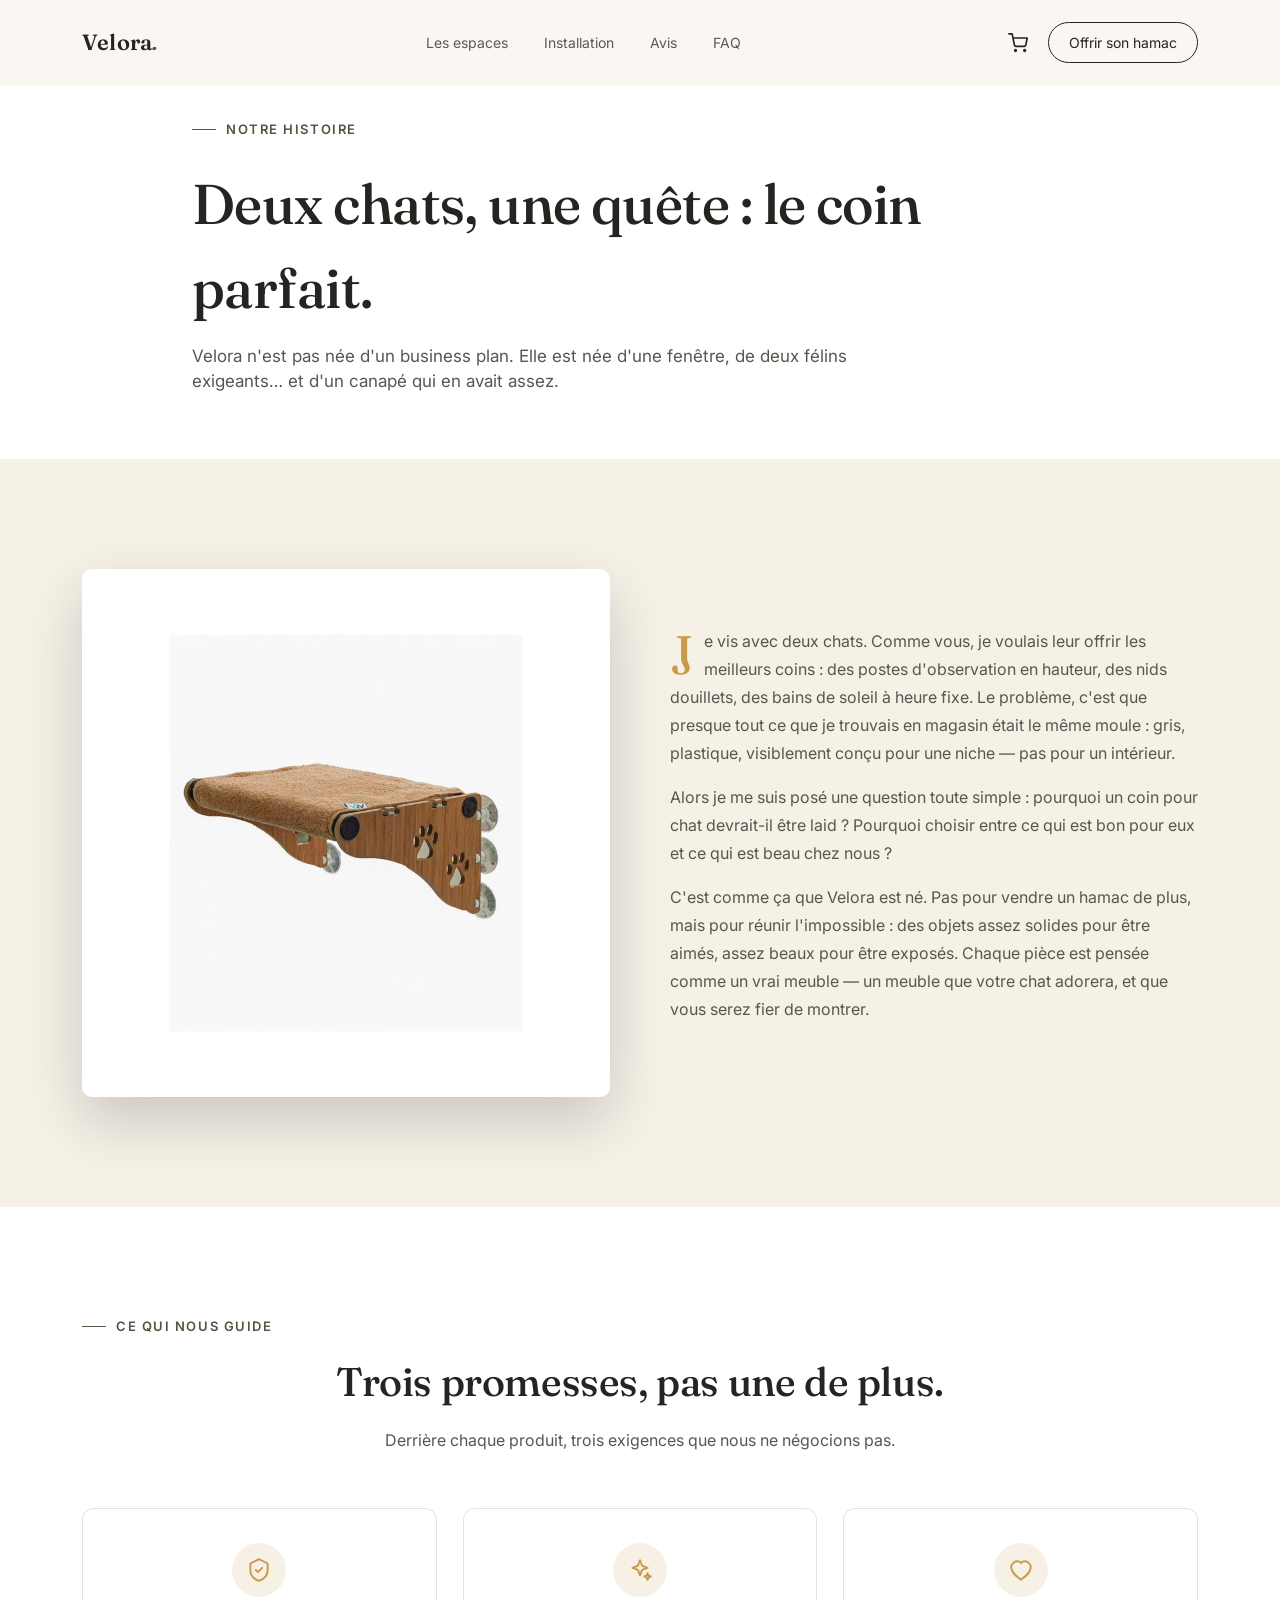
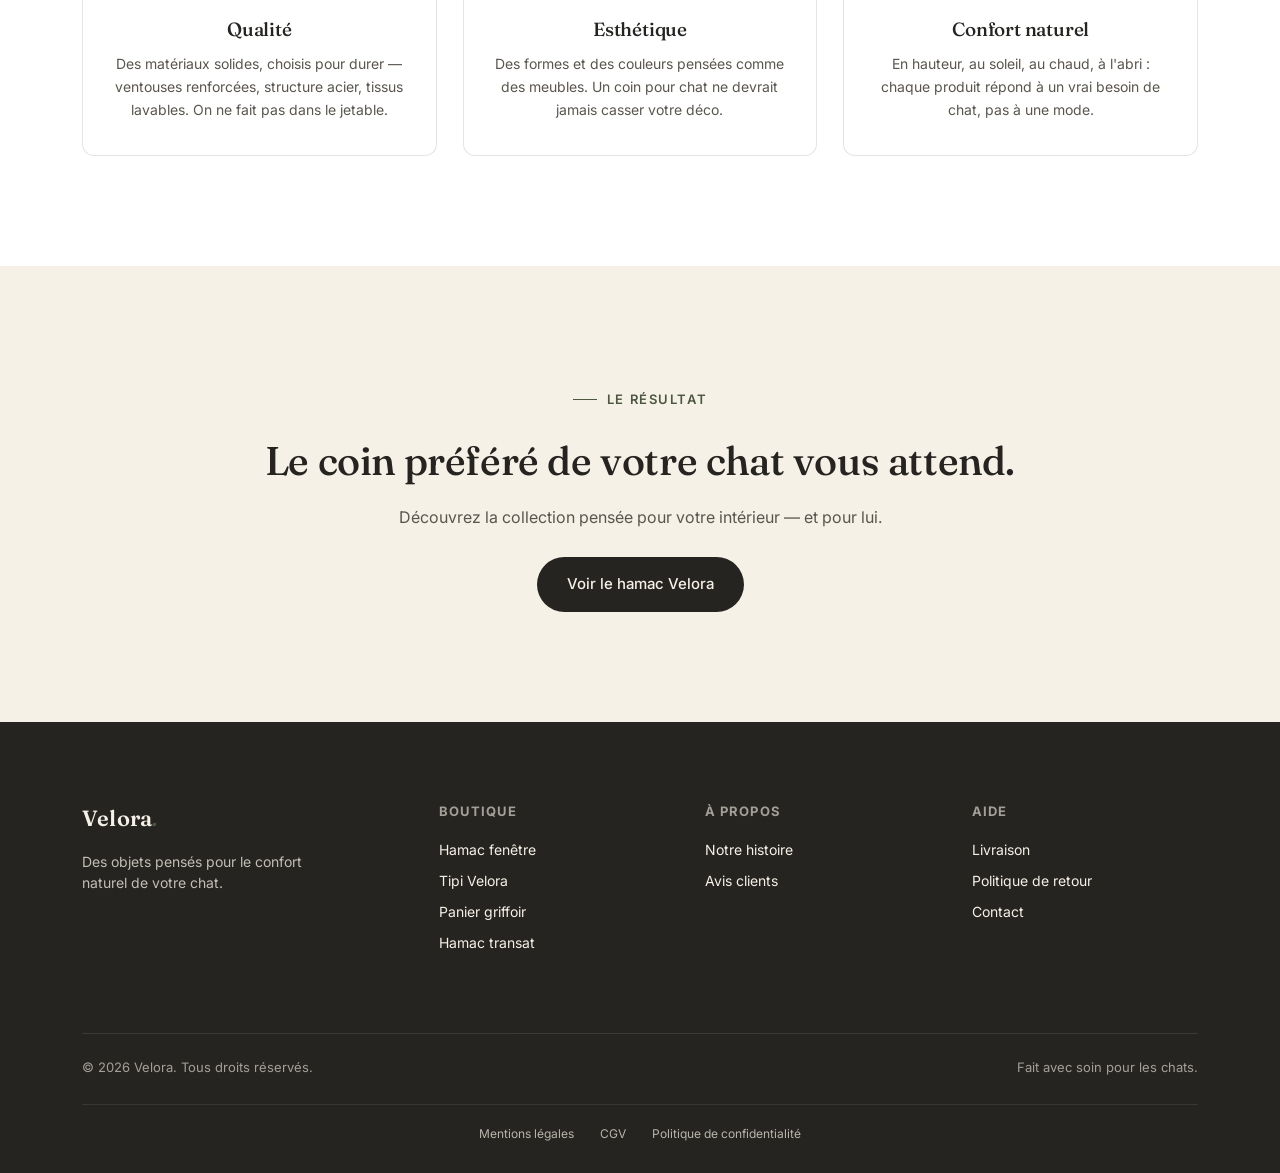
==== notre-histoire.html @ a7b9ca69 "feat: pages légales (mentions, CGV, confidentialité) + page 'notre histoire', liens légaux et de nav" ====
﻿<!DOCTYPE html>
<html lang="fr">
<head>
<meta charset="UTF-8">
<meta name="viewport" content="width=device-width, initial-scale=1.0">
<script src="assets/js/head.js"></script>
<title>Notre histoire — Velora, le coin préféré de votre chat</title>
<meta name="description" content="Velora est née d'une quête simple : offrir à nos chats des coins de bonne qualité, confortables… et beaux dans l'intérieur. Découvrez notre histoire.">
<link rel="icon" type="image/svg+xml" href="assets/images/favicon.svg">
<link rel="preconnect" href="https://fonts.googleapis.com">
<link href="https://fonts.googleapis.com/css2?family=Fraunces:ital,opsz,wght@0,9..144,300;0,9..144,500;0,9..144,600;1,9..144,400;1,9..144,500&family=Inter:wght@400;500;600&display=swap" rel="stylesheet">
<link rel="stylesheet" href="assets/css/style.css">
</head>
<body>
<div id="cursorTrail"></div>

<nav id="nav">
  <div class="wrap">
    <a href="index.html" class="logo">Velora<span>.</span></a>
    <div class="nav-links nav-mobile-hide">
      <a href="index.html#espaces">Les espaces</a>
      <a href="index.html#comment">Installation</a>
      <a href="index.html#avis">Avis</a>
      <a href="index.html#faq">FAQ</a>
    </div>
    <div class="nav-actions">
      <a href="panier.html" class="nav-cart" aria-label="Panier">
        <svg width="20" height="20" viewBox="0 0 24 24" fill="none" stroke="currentColor" stroke-width="2" stroke-linecap="round" stroke-linejoin="round"><circle cx="9" cy="21" r="1"/><circle cx="20" cy="21" r="1"/><path d="M1 1h4l2.68 13.39a2 2 0 0 0 2 1.61h9.72a2 2 0 0 0 2-1.61L23 6H6"/></svg>
        <span id="cartBadge" class="cart-badge">0</span>
      </a>
      <a href="produit.html?id=hamac" class="nav-cta">Offrir son hamac</a>
    </div>
  </div>
  <div id="progressBar"></div>
</nav>

<section class="page-hero">
  <div class="wrap">
    <div class="eyebrow">Notre histoire</div>
    <h1>Deux chats, une quête : le coin parfait.</h1>
    <p>Velora n'est pas née d'un business plan. Elle est née d'une fenêtre, de deux félins exigeants… et d'un canapé qui en avait assez.</p>
  </div>
</section>

<section class="section-pad">
  <div class="wrap">
    <div class="story-grid">
      <div class="story-media">
        <img src="assets/images/hamac-fenetre1.avif" alt="Chat installé sur le hamac fenêtre Velora" loading="lazy">
      </div>
      <div class="story-copy">
        <p>Je vis avec deux chats. Comme vous, je voulais leur offrir les meilleurs coins : des postes d'observation en hauteur, des nids douillets, des bains de soleil à heure fixe. Le problème, c'est que presque tout ce que je trouvais en magasin était le même moule : gris, plastique, visiblement conçu pour une niche — pas pour un intérieur.</p>
        <p>Alors je me suis posé une question toute simple : pourquoi un coin pour chat devrait-il être laid ? Pourquoi choisir entre ce qui est bon pour eux et ce qui est beau chez nous ?</p>
        <p>C'est comme ça que Velora est né. Pas pour vendre un hamac de plus, mais pour réunir l'impossible : des objets assez solides pour être aimés, assez beaux pour être exposés. Chaque pièce est pensée comme un vrai meuble — un meuble que votre chat adorera, et que vous serez fier de montrer.</p>
      </div>
    </div>
  </div>
</section>

<section class="section-pad board-section">
  <div class="wrap">
    <div class="section-head" style="max-width:100%;text-align:center;">
      <div class="eyebrow">Ce qui nous guide</div>
      <h2>Trois promesses, pas une de plus.</h2>
      <p>Derrière chaque produit, trois exigences que nous ne négocions pas.</p>
    </div>
    <div class="values-grid">
      <div class="value-card">
        <div class="value-icon"><svg width="26" height="26" viewBox="0 0 24 24" fill="none" stroke="currentColor" stroke-width="1.8" stroke-linecap="round" stroke-linejoin="round" aria-hidden="true"><path d="M12 2 20 6v6c0 5-3.5 8.5-8 10-4.5-1.5-8-5-8-10V6z"/><path d="M9 12l2 2 4-4"/></svg></div>
        <h3>Qualité</h3>
        <p>Des matériaux solides, choisis pour durer — ventouses renforcées, structure acier, tissus lavables. On ne fait pas dans le jetable.</p>
      </div>
      <div class="value-card">
        <div class="value-icon"><svg width="26" height="26" viewBox="0 0 24 24" fill="none" stroke="currentColor" stroke-width="1.8" stroke-linecap="round" stroke-linejoin="round" aria-hidden="true"><path d="M12 3l1.9 5.1L19 10l-5.1 1.9L12 17l-1.9-5.1L5 10l5.1-1.9z"/><path d="M19 15l.9 2.1L22 18l-2.1.9L19 21l-.9-2.1L16 18l2.1-.9z"/></svg></div>
        <h3>Esthétique</h3>
        <p>Des formes et des couleurs pensées comme des meubles. Un coin pour chat ne devrait jamais casser votre déco.</p>
      </div>
      <div class="value-card">
        <div class="value-icon"><svg width="26" height="26" viewBox="0 0 24 24" fill="none" stroke="currentColor" stroke-width="1.8" stroke-linecap="round" stroke-linejoin="round" aria-hidden="true"><path d="M12 21C8 18 3 14.5 3 9.5 3 6.5 5.5 4 8.5 4c1.4 0 2.7.6 3.5 1.6C12.8 4.6 14.1 4 15.5 4 18.5 4 21 6.5 21 9.5c0 5-5 8.5-9 11.5z"/></svg></div>
        <h3>Confort naturel</h3>
        <p>En hauteur, au soleil, au chaud, à l'abri : chaque produit répond à un vrai besoin de chat, pas à une mode.</p>
      </div>
    </div>
  </div>
</section>

<section class="section-pad">
  <div class="wrap">
    <div class="story-cta">
      <div class="eyebrow" style="justify-content:center;">Le résultat</div>
      <h2 style="font-size:clamp(28px,3.4vw,40px);">Le coin préféré de votre chat vous attend.</h2>
      <p style="color:var(--ink-soft);margin:14px 0 28px;">Découvrez la collection pensée pour votre intérieur — et pour lui.</p>
      <a href="produit.html?id=hamac" class="btn-primary">Voir le hamac Velora</a>
    </div>
  </div>
</section>

<footer>
  <div class="wrap">
    <div class="footer-top">
      <div class="footer-brand">
        <a href="index.html" class="logo">Velora<span>.</span></a>
        <p>Des objets pensés pour le confort naturel de votre chat.</p>
      </div>
      <div>
        <h4>Boutique</h4>
        <ul>
          <li><a href="produit.html?id=hamac">Hamac fenêtre</a></li>
          <li><a href="produit.html?id=panier">Tipi Velora</a></li>
          <li><a href="produit.html?id=griffoir">Panier griffoir</a></li>
          <li><a href="produit.html?id=transat">Hamac transat</a></li>
        </ul>
      </div>
      <div>
        <h4>À propos</h4>
        <ul>
          <li><a href="notre-histoire.html">Notre histoire</a></li>
          <li><a href="index.html#avis">Avis clients</a></li>
        </ul>
      </div>
      <div>
        <h4>Aide</h4>
        <ul>
          <li><a href="index.html#faq">Livraison</a></li>
          <li><a href="cgv.html#retours">Politique de retour</a></li>
          <li><a href="mailto:hello@velora.fr">Contact</a></li>
        </ul>
      </div>
    </div>
    <div class="footer-bottom">
      <div>© 2026 Velora. Tous droits réservés.</div>
      <div>Fait avec soin pour les chats.</div>
    </div>
    <div class="footer-legal">
      <a href="mentions-legales.html">Mentions légales</a>
      <a href="cgv.html">CGV</a>
      <a href="confidentialite.html">Politique de confidentialité</a>
    </div>
  </div>
</footer>

<script src="assets/js/produits.js"></script>
<script src="assets/js/panier.js"></script>

</body>
</html>
---- assets/css/style.css ----
:root{
    --cream:#F6F1E7;
    --paper:#FFFFFF;
    --ink:#262420;
    --ink-soft:#5A564E;
    --sage:#6E7C5B;
    --sage-dark:#4C5740;
    --honey:#C89B4B;
    --rust:#A65A38;
    --line: rgba(38,36,32,0.12);
    --radius: 4px;
    --r-sm:6px;
    --r-md:10px;
    --r-lg:16px;
    --r-xl:22px;
    --r-pill:999px;
  }
  *{box-sizing:border-box; margin:0; padding:0;}
  body{
    cursor: url("data:image/svg+xml;utf8,<svg xmlns='http://www.w3.org/2000/svg' width='30' height='30' viewBox='0 0 30 30'><g fill='%23FFFFFF' stroke='%23262420' stroke-width='1.5'><ellipse cx='15' cy='19' rx='8' ry='6.5'/><ellipse cx='6' cy='9' rx='2.6' ry='3.4' transform='rotate(-18 6 9)'/><ellipse cx='12.5' cy='4.5' rx='2.6' ry='3.6' transform='rotate(-6 12.5 4.5)'/><ellipse cx='18.5' cy='4.5' rx='2.6' ry='3.6' transform='rotate(6 18.5 4.5)'/><ellipse cx='24' cy='9' rx='2.6' ry='3.4' transform='rotate(18 24 9)'/></g></svg>") 15 15, auto;
  }
  body{
    background:var(--cream);
    color:var(--ink);
    font-family:'Inter', sans-serif;
    line-height:1.5;
    overflow-x:hidden;
  }
  h1,h2,h3,.serif{ font-family:'Fraunces', serif; font-weight:500; letter-spacing:-0.01em; }
  .split-word{ display:inline-block; transition:opacity .5s ease, transform .5s ease; }
  .split-word.is-visible{ opacity:1; transform:translateY(0); }
  html.js .split-word:not(.is-visible){ opacity:0; transform:translateY(24px); }
  a{color:inherit; text-decoration:none;}
  img{max-width:100%; display:block;}
  a, button, .thumb, .qty-btn, .qty-btn-sm, .faq-q, .cart-drawer-close, .panier-item-remove, .btn-clear, .espace-img{ cursor:pointer; }
  :focus-visible{ outline:2px solid var(--honey); outline-offset:3px; border-radius:4px; }
  #cursorTrail{ position:fixed; width:12px; height:12px; border-radius:50%; background:var(--honey); pointer-events:none; z-index:999; opacity:0; transition:opacity .4s ease; mix-blend-mode:difference; will-change:transform; }
  .btn-primary, .btn-light, .nav-cta{ will-change:transform; }
  .wrap{ max-width:1180px; margin:0 auto; padding:0 32px; }
  section{ position:relative; }

  /* reveal */
  html.js .reveal:not(.is-visible){ opacity:0; transform:translateY(24px); }
  .reveal{ transition:opacity .8s ease, transform .8s ease; }
  .reveal.is-visible{ opacity:1; transform:translateY(0); }
  .reveal-clip{ clip-path:inset(0 0 0 100%); transition:clip-path 1.2s cubic-bezier(0.22,1,0.36,1); }
  .reveal-clip.is-visible{ clip-path:inset(0 0 0 0); }
  @media (prefers-reduced-motion:reduce){ html.js .reveal:not(.is-visible){opacity:1; transform:none; transition:none;} .reveal-clip{clip-path:none;} }

  /* hide native video controls on mobile */
  video::-webkit-media-controls{ display:none !important; }
  video::-webkit-media-controls-enclosure{ display:none !important; }
  video::-webkit-media-controls-start-playback-button{ display:none !important; opacity:0; pointer-events:none; }

  /* hide cursor trail on touch devices */
  @media (hover: none) and (pointer: coarse) { #cursorTrail{ display:none !important; } }

  /* ---------- NAV ---------- */
  nav{ position:fixed; top:0; left:0; right:0; z-index:50; padding:22px 0; background:rgba(246,241,231,0.55); backdrop-filter:blur(24px); -webkit-backdrop-filter:blur(24px); border-bottom:1px solid transparent; transition:border-color .3s ease, background .3s ease;}
  nav.scrolled{ border-color:var(--line); }
  nav .wrap{ display:flex; align-items:center; justify-content:space-between; }
  .logo{ font-family:'Fraunces', serif; font-size:22px; font-weight:600; letter-spacing:0.01em; }
  .logo span{ color:var(--sage-dark); font-style:italic; }
  .nav-links{ display:flex; gap:36px; font-size:14px; }
  .nav-links a{ opacity:0.75; transition:opacity .2s; }
  .nav-links a:hover{ opacity:1; }
  .nav-cta{ font-size:14px; border:1px solid var(--ink); padding:9px 20px; border-radius:999px; transition:background .2s, color .2s; }
  .nav-cta:hover{ background:var(--ink); color:var(--cream); }
  .nav-mobile-hide{ display:flex; }
  #progressBar{ position:absolute; bottom:0; left:0; height:3px; width:0%; background:var(--honey); transition:width .1s linear; }
  @media (max-width:780px){ .nav-mobile-hide{ display:none; } }

  /* ---------- HERO ---------- */
  .hero{ min-height:100vh; display:flex; align-items:center; padding-top:100px; padding-bottom:60px; overflow:hidden; position:relative; }
  .hero-bg{ position:absolute; inset:0; z-index:0; }
  .hero-bg img, .hero-bg video{ position:absolute; inset:0; width:100%; height:100%; object-fit:cover; }
  #heroPoster{ z-index:2; }
  #heroVideo{ z-index:1; }
  .hero-bg::after{ content:''; position:absolute; inset:0; z-index:3; background:linear-gradient(100deg, rgba(38,36,32,0.88) 0%, rgba(38,36,32,0.75) 30%, rgba(38,36,32,0.55) 60%, rgba(38,36,32,0.75) 100%); }
  .vignette{ position:absolute; inset:0; z-index:4; background:radial-gradient(ellipse at center, transparent 40%, rgba(38,36,32,0.55) 100%); pointer-events:none; }
  .hero .wrap{ position:relative; z-index:1; display:block; max-width:1180px; }
  .hero-copy{ max-width:600px; color:var(--cream); will-change:transform; }
  .hero-copy .eyebrow{ color:var(--honey); }
  .hero-copy .eyebrow::before{ background:var(--honey); }
  .hero-copy p.lead{ color:rgba(246,241,231,0.85); }
  .hero-copy .stars{ color:rgba(246,241,231,0.8); }
  .hero-copy .price-tag{ color:rgba(246,241,231,0.8); }
  .hero-copy .price-tag strong{ color:var(--cream); }
  .eyebrow{ font-size:13px; letter-spacing:0.12em; text-transform:uppercase; color:var(--sage-dark); font-weight:600; margin-bottom:22px; display:flex; align-items:center; gap:10px;}  .eyebrow::before{ content:''; width:24px; height:1px; background:var(--sage-dark); }
  .hero h1{ font-size:clamp(36px, 5vw, 58px); line-height:1.15; margin-bottom:32px; text-shadow:0 4px 30px rgba(0,0,0,0.5); letter-spacing:-0.01em; }
  .hero h1 em{ font-style:italic; color:var(--rust); text-shadow:0 4px 30px rgba(0,0,0,0.5); }
  .hero p.lead{ font-size:18px; max-width:480px; margin-bottom:40px; line-height:1.6; }
  .btn-row{ display:flex; align-items:center; gap:20px; flex-wrap:wrap; }
  .hero-copy .btn-hero-cta { background: var(--paper); color: var(--ink); font-weight: 600; box-shadow: 0 4px 15px rgba(0, 0, 0, 0.35); border: 1px solid var(--paper); }
  .hero-copy .btn-hero-cta:hover { background: var(--honey); color: var(--ink); border-color: var(--honey); box-shadow: 0 6px 20px rgba(200, 155, 75, 0.45); transform: translateY(-3px); }
  .btn-primary{ background:var(--ink); color:var(--cream); padding:16px 30px; border-radius:999px; font-size:15px; font-weight:500; display:inline-block; transition:transform .25s ease, background .25s ease; }
  .btn-primary:hover{ transform:translateY(-2px); background:var(--honey); }
  .price-tag{ font-size:14px; color:var(--ink-soft); }
  .price-tag strong{ color:var(--ink); font-size:17px; }
  .stars{ margin-top:28px; font-size:13px; color:var(--ink-soft); display:flex; align-items:center; gap:8px; }
  .stars .stars-icons{ color:var(--honey); letter-spacing:2px; }

  @media (max-width:900px){ .hero .wrap{ grid-template-columns:1fr; } }

  /* ---------- SECTION HEADERS ---------- */
  .section-head{ max-width:560px; margin-bottom:56px; }
  .section-head .eyebrow{ margin-bottom:16px; }
  .section-head h2{ font-size:clamp(28px,3.4vw,40px); }
  .section-head p{ color:var(--ink-soft); margin-top:16px; font-size:16px; }
  .section-pad{ padding:110px 0; }

  /* ---------- PRODUIT ---------- */
  .product-section{ background:var(--ink); color:var(--cream); }
  .product-section .eyebrow{ color:var(--honey); }
  .product-section .eyebrow::before{ background:var(--honey); }
  .product-grid{ display:grid; grid-template-columns:1fr 1fr; gap:70px; align-items:center; }
  .product-gallery{ position:relative; display:grid; grid-template-columns:1fr 1fr; gap:14px; }
  .product-gallery img{ border-radius:4px; aspect-ratio:1/1; object-fit:cover; }
  .product-gallery .g-main{ grid-column:1/3; aspect-ratio:16/11; }
  .product-info h3{ font-size:30px; margin-bottom:8px; }
  .product-info .stars-icons{ color:var(--honey); }
  .product-price{ font-size:38px; font-family:'Fraunces', serif; margin:24px 0 6px; }
  .product-price .old{ font-size:18px; color:rgba(246,241,231,0.5); text-decoration:line-through; margin-left:10px; font-family:'Inter', sans-serif; }
  .product-note{ font-size:13px; color:rgba(246,241,231,0.6); margin-bottom:28px; }
  .product-info .feature-list{ list-style:none; margin-bottom:32px; }
  .product-info .feature-list li{ padding:12px 0; border-top:1px solid rgba(246,241,231,0.14); font-size:15px; display:flex; gap:12px; align-items:flex-start;}
  .product-info .feature-list li:last-child{ border-bottom:1px solid rgba(246,241,231,0.14); }
  .product-info .feature-list li::before{ content:'—'; color:var(--honey); flex-shrink:0; }
  .btn-light{ background:var(--cream); color:var(--ink); padding:16px 30px; border-radius:999px; font-size:15px; font-weight:500; display:inline-block; transition:transform .25s ease, background .25s ease, border-color .25s ease; }
  .btn-light:hover{ transform:translateY(-2px); background:var(--honey); border-color:var(--honey); }
  .rating-meta{ color:rgba(246,241,231,0.6); font-family:'Inter',sans-serif; font-size:13px; }
  @media (max-width:900px){ .product-grid{ grid-template-columns:1fr; } }

  /* ---------- COMMENT CA MARCHE ---------- */
  .step{ text-align:left; }
  .step-num{ font-family:'Fraunces', serif; font-style:italic; font-size:44px; color:var(--sage); line-height:1; margin-bottom:18px; }
  .step h3{ font-size:19px; margin-bottom:10px; }
  .step p{ color:var(--ink-soft); font-size:15px; }

  /* ---------- COMPLEMENTAIRE ---------- */
  .comp-grid{ display:grid; grid-template-columns:repeat(3,1fr); gap:26px; }
  .comp-card{ background:var(--paper); border-radius:6px; overflow:hidden; border:1px solid var(--line); transition:transform .3s ease; }
  .comp-card:hover{ transform:translateY(-4px); }
  .comp-card img{ aspect-ratio:1/1; object-fit:cover; }
  .comp-body{ padding:22px 24px 26px; }
  .comp-body h3{ font-size:18px; margin-bottom:6px; }
  .comp-desc{ font-size:14px; color:var(--ink-soft); }
  .comp-body .comp-price{ font-size:15px; color:var(--ink-soft); margin-top:10px; }
  @media (max-width:900px){ .comp-grid{ grid-template-columns:1fr; } }

  /* ---------- FAQ ---------- */
  .faq{ max-width:760px; }
  .faq-item{ border-top:1px solid var(--line); }
  .faq-item:last-child{ border-bottom:1px solid var(--line); }
  .faq-q{ padding:26px 0; display:flex; align-items:center; justify-content:space-between; cursor:pointer; font-size:16px; font-weight:500; }
  .faq-q .plus{ font-family:'Fraunces', serif; font-size:22px; color:var(--sage-dark); transition:transform .3s ease; flex-shrink:0; margin-left:20px;}
  .faq-item.open .plus{ transform:rotate(45deg); }
  .faq-a{ max-height:0; overflow:hidden; transition:max-height .35s ease; }
  .faq-a p{ padding-bottom:26px; color:var(--ink-soft); font-size:15px; max-width:600px; }

  /* ---------- FOOTER ---------- */
  footer{ background:var(--ink); color:var(--cream); padding:80px 0 30px; }
  .footer-top{ display:grid; grid-template-columns:1.4fr 1fr 1fr 1fr; gap:40px; margin-bottom:70px; }
  .footer-top h4{ font-size:13px; text-transform:uppercase; letter-spacing:0.08em; opacity:0.6; margin-bottom:18px; }
  .footer-top ul{ list-style:none; }
  .footer-top li{ margin-bottom:10px; font-size:14px; }
  .footer-top li a:hover{ text-decoration:underline; }
  .footer-brand .logo{ color:var(--cream); }
  .footer-brand p{ margin-top:16px; font-size:14px; opacity:0.75; max-width:260px; }
  .footer-bottom{ border-top:1px solid rgba(246,241,231,0.18); padding-top:24px; display:flex; justify-content:space-between; font-size:13px; opacity:0.6; flex-wrap:wrap; gap:10px;}
  @media (max-width:780px){ .footer-top{ grid-template-columns:1fr 1fr; } }

  /* ---------- ESPACES ---------- */
  .espace-card{ display:flex; flex-direction:column; background:var(--paper); border-radius:8px; overflow:hidden; border:1px solid var(--line); transition:transform .3s ease, box-shadow .3s ease; }
  .espace-card:hover{ transform:translateY(-4px); box-shadow:0 12px 30px rgba(0,0,0,0.08); }
  .espace-img{ position:relative; overflow:hidden; aspect-ratio:4/3; }
  .espace-img img{ width:100%; height:100%; object-fit:cover; transition:transform .5s cubic-bezier(0.22,1,0.36,1); }
  .espace-card:hover .espace-img img{ transform:scale(1.08); }
  .espace-btn{ position:absolute; bottom:20px; left:50%; transform:translateX(-50%) translateY(10px); background:var(--cream); color:var(--ink); padding:12px 24px; border-radius:999px; font-size:14px; font-weight:500; opacity:0; transition:opacity .3s ease, transform .3s ease; white-space:nowrap; }
  .espace-card:hover .espace-btn{ opacity:1; transform:translateX(-50%) translateY(0); }
  .espace-body{ padding:24px 26px 28px; }
  .espace-icon{ display:block; width:30px; height:30px; color:var(--honey); margin-bottom:10px; }
  .espace-body h3{ font-size:22px; margin-bottom:4px; }
  .espace-sub{ font-size:14px; color:var(--ink-soft); margin-bottom:8px; }
  .espace-desc{ font-size:15px; color:var(--ink-soft); line-height:1.6; }
  .espace-price{ display:inline-block; margin-top:14px; font-size:14px; color:var(--sage-dark); font-weight:600; }

  /* ---------- NAV CART ---------- */
  .nav-actions{ display:flex; align-items:center; gap:20px; }
  .nav-cart{ position:relative; display:flex; }
  .cart-badge{ position:absolute; top:-6px; right:-8px; background:var(--honey); color:var(--ink); font-size:10px; font-weight:600; width:16px; height:16px; border-radius:50%; display:flex; align-items:center; justify-content:center; }

  /* ---------- BREADCRUMB ---------- */
  .breadcrumb{ font-size:13px; color:var(--ink-soft); margin-bottom:40px; padding-top:120px; }
  .breadcrumb a{ color:var(--ink-soft); text-decoration:underline; text-underline-offset:2px; }
  .breadcrumb a:hover{ color:var(--ink); }

  /* ---------- PRODUCT DETAIL ---------- */
  .product-detail-grid{ display:grid; grid-template-columns:1fr 1fr; gap:60px; align-items:start; }

  .product-gallery-wrap{ position:sticky; top:120px; }
  .gallery-main{ position:relative; border-radius:6px; overflow:hidden; background:var(--paper); margin-bottom:14px; }
  .gallery-main img{ width:100%; aspect-ratio:1/1; object-fit:cover; display:block; }
  .gallery-badge{ position:absolute; top:16px; left:16px; background:var(--honey); color:var(--ink); font-size:11px; font-weight:600; padding:5px 14px; border-radius:999px; text-transform:uppercase; letter-spacing:0.05em; }
  .gallery-thumbs{ display:flex; gap:10px; }
  .thumb{ width:80px; height:80px; border-radius:4px; overflow:hidden; border:2px solid transparent; cursor:pointer; transition:border-color .2s; flex-shrink:0; }
  .thumb:hover{ border-color:var(--honey); }
  .thumb.active{ border-color:var(--honey); }
  .thumb img{ width:100%; height:100%; object-fit:cover; }

  .product-detail-info{ padding-top:120px; }
  .product-detail-info h1{ font-size:clamp(30px,3vw,40px); margin-bottom:16px; }
  .detail-rating{ display:flex; align-items:center; gap:8px; font-size:14px; color:var(--ink-soft); margin-bottom:12px; }
  .detail-rating .stars-icons{ color:var(--honey); letter-spacing:2px; }
  .detail-price{ margin-bottom:22px; }
  .detail-price .current{ font-family:'Fraunces', serif; font-size:36px; }
  .detail-price .old{ font-size:18px; color:var(--ink-soft); text-decoration:line-through; margin-left:10px; }
  .detail-desc{ font-size:16px; color:var(--ink-soft); line-height:1.7; margin-bottom:28px; }
  .feature-list{ list-style:none; margin-bottom:30px; }
  .feature-list li{ padding:12px 0; border-top:1px solid var(--line); font-size:15px; display:flex; gap:12px; align-items:flex-start; }
  .feature-list li:last-child{ border-bottom:1px solid var(--line); }
  .feature-list li::before{ content:'—'; color:var(--honey); flex-shrink:0; }

  .detail-actions{ display:flex; gap:14px; align-items:center; margin-bottom:14px; }
  .qty-selector{ display:flex; align-items:center; border:1px solid var(--line); border-radius:999px; overflow:hidden; }
  .qty-btn{ width:44px; height:44px; border:none; background:none; font-size:18px; cursor:pointer; color:var(--ink); transition:background .2s; display:flex; align-items:center; justify-content:center; }
  .qty-btn:hover{ background:var(--line); }
  .qty-value{ width:40px; text-align:center; font-size:15px; font-weight:500; }
  .detail-actions .btn-primary{ border:none; cursor:pointer; flex:1; }

  .btn-checkout{ display:block; width:100%; padding:14px; border:1px solid var(--line); border-radius:999px; background:none; font-size:15px; font-weight:500; cursor:pointer; color:var(--ink); transition:background .2s, border-color .2s; margin-bottom:12px; }
  .btn-checkout:hover{ background:var(--line); border-color:var(--ink); }
  .btn-full{ width:100%; border:none; cursor:pointer; text-align:center; }

  .detail-note{ font-size:13px; color:var(--ink-soft); text-align:center; }

  @media (max-width:900px){
    .product-detail-grid{ grid-template-columns:1fr; gap:40px; }
    .product-gallery-wrap{ position:static; }
    .product-detail-info{ padding-top:0; }
    .detail-actions{ flex-direction:column; }
    .detail-actions .btn-primary{ width:100%; text-align:center; }
    .qty-selector{ width:100%; justify-content:center; }
    .gallery-thumbs{ justify-content:center; }
  }

  /* ---------- PANIER ---------- */
  .panier-empty{ text-align:center; padding:80px 0; color:var(--ink-soft); }
  .panier-empty p{ font-size:17px; margin-bottom:20px; }
  .panier-item{ display:grid; grid-template-columns:80px 1fr auto auto auto; gap:16px; align-items:center; padding:20px 0; border-bottom:1px solid var(--line); }
  .panier-item img{ width:80px; height:80px; border-radius:6px; object-fit:cover; }
  .panier-item-info{ display:flex; flex-direction:column; gap:4px; }
  .panier-item-name{ font-size:16px; font-weight:500; }
  .panier-item-name:hover{ text-decoration:underline; }
  .panier-item-price{ font-size:14px; color:var(--ink-soft); }
  .panier-item-qty{ display:flex; align-items:center; gap:8px; }
  .panier-item-qty span{ font-size:14px; font-weight:500; width:20px; text-align:center; }
  .qty-btn-sm{ width:32px; height:32px; border:1px solid var(--line); border-radius:50%; background:none; font-size:14px; cursor:pointer; display:flex; align-items:center; justify-content:center; transition:background .2s; flex-shrink:0; }
  .qty-btn-sm:hover{ background:var(--line); }
  .panier-item-total{ font-size:15px; font-weight:500; text-align:right; min-width:60px; }
  .panier-item-remove{ background:none; border:none; font-size:16px; cursor:pointer; color:var(--ink-soft); padding:6px; transition:color .2s; }
  .panier-item-remove:hover{ color:var(--rust); }

  .panier-total{ display:flex; justify-content:space-between; align-items:center; padding:24px 0; border-top:2px solid var(--ink); margin-top:20px; font-size:18px; font-weight:600; }
  .panier-total strong{ font-family:'Fraunces', serif; font-size:28px; }
  .btn-clear{ background:none; border:none; font-size:13px; color:var(--ink-soft); cursor:pointer; margin-top:12px; text-decoration:underline; display:block; width:100%; text-align:center; }
  .btn-clear:hover{ color:var(--rust); }

  @media (max-width:600px){
    .panier-item{ grid-template-columns:50px 1fr auto; gap:10px; }
    .panier-item .panier-item-qty{ grid-column:2; }
    .panier-item .panier-item-total{ grid-column:3; }
    .panier-item .panier-item-remove{ grid-column:3; }
  }

  /* =========================================================
     HERO — contraste CTA + respiration + scroll-cue
     ========================================================= */
  .hero .eyebrow{ margin-bottom:28px; }
  .hero h1{ margin-bottom:30px; }
  .hero p.lead{ margin-bottom:40px; line-height:1.7; }
  .hero-assurances{ display:flex; gap:22px; flex-wrap:wrap; margin-top:28px; font-size:13px; color:rgba(246,241,231,0.78); }
  .hero-assurances span{ display:flex; align-items:center; gap:8px; }
  .hero-assurances span::before{ content:'✓'; color:var(--honey); font-weight:600; }
  .scroll-cue{ position:absolute; bottom:30px; left:50%; transform:translateX(-50%); z-index:6; width:26px; height:42px; border:2px solid rgba(246,241,231,0.5); border-radius:999px; display:flex; justify-content:center; padding-top:8px; }
  .scroll-cue span{ width:4px; height:8px; border-radius:999px; background:var(--cream); animation:cue 1.6s ease-in-out infinite; }
  @keyframes cue{ 0%{opacity:0; transform:translateY(0);} 40%{opacity:1;} 100%{opacity:0; transform:translateY(12px);} }

  /* =========================================================
     TRUST BAR (marquee réassurance)
     ========================================================= */
  .trust-bar{ background:var(--ink); color:var(--cream); overflow:hidden; padding:15px 0; border-bottom:1px solid rgba(246,241,231,0.1); }
  .trust-track{ display:flex; width:max-content; animation:marquee 30s linear infinite; }
  .trust-bar:hover .trust-track{ animation-play-state:paused; }
  .trust-set{ display:flex; gap:48px; padding-right:48px; align-items:center; }
  .trust-item{ font-size:13px; letter-spacing:0.04em; display:flex; align-items:center; gap:10px; white-space:nowrap; opacity:0.85; }
  .trust-item::before{ content:'✦'; color:var(--honey); }
  @keyframes marquee{ from{transform:translateX(0);} to{transform:translateX(-50%);} }

  /* =========================================================
     TIMELINE — la journée du chat
     ========================================================= */
  .dayline{ position:relative; max-width:960px; margin:0 auto; }
  .dayline::before{ content:''; position:absolute; left:50%; top:10px; bottom:10px; width:2px; transform:translateX(-50%); background:linear-gradient(180deg, transparent, var(--sage) 12%, var(--sage) 88%, transparent); }
  .dayline-item{ position:relative; width:50%; padding-bottom:44px; }
  .dayline-item:nth-child(odd){ margin-right:auto; text-align:right; padding-right:60px; }
  .dayline-item:nth-child(even){ margin-left:auto; text-align:left; padding-left:60px; }
  .dayline-dot{ position:absolute; top:0; width:52px; height:52px; border-radius:50%; background:var(--paper); border:2px solid var(--honey); box-shadow:0 0 0 6px var(--cream); display:flex; align-items:center; justify-content:center; font-size:22px; z-index:2; }
  .dayline-dot svg{ color:var(--honey); }
  .dayline-item:nth-child(odd) .dayline-dot{ right:-26px; }
  .dayline-item:nth-child(even) .dayline-dot{ left:-26px; }
  .dayline-card{ background:var(--paper); border:1px solid var(--line); border-radius:8px; padding:26px 30px; transition:transform .3s ease, box-shadow .3s ease, border-color .3s ease, background .3s ease; }
  .dayline-card:hover{ box-shadow:0 14px 34px rgba(0,0,0,0.09); }
  .dayline-item:nth-child(odd) .dayline-card:hover{ transform:translateX(-6px); }
  .dayline-item:nth-child(even) .dayline-card:hover{ transform:translateX(6px); }
  .dayline-item.active .dayline-dot, .dayline-item.live .dayline-dot{ background:var(--honey); border-color:var(--honey); }
  .dayline-item.active .dayline-dot svg, .dayline-item.live .dayline-dot svg{ color:var(--ink); }
  .dayline-item.active .dayline-card, .dayline-item.live .dayline-card{ border-color:var(--honey); background:#FFFDF6; box-shadow:0 12px 30px rgba(198,158,74,0.18); }
  .dayline-item.active .dayline-time, .dayline-item.live .dayline-time{ background:rgba(198,158,74,0.16); color:#8A6A24; }
  .dayline-live{ display:inline-block; font-size:11px; font-weight:600; letter-spacing:0.06em; text-transform:uppercase; color:#8A6A24; border:1px solid rgba(198,158,74,0.5); border-radius:999px; padding:3px 10px; margin-left:8px; vertical-align:middle; animation:livePulse 2.2s ease-in-out infinite; }
  @keyframes livePulse{ 0%,100%{ opacity:1; } 50%{ opacity:0.55; } }
  .dayline-time{ display:inline-block; font-size:12px; font-weight:600; letter-spacing:0.08em; text-transform:uppercase; color:var(--sage-dark); background:rgba(110,124,91,0.12); padding:5px 13px; border-radius:999px; margin-bottom:12px; }
  .dayline-card h3{ font-size:21px; margin-bottom:8px; }
  .dayline-card p{ color:var(--ink-soft); font-size:15px; }
  .dayline-cta{ text-align:center; margin-top:16px; }
  .dayline-cta-note{ display:block; margin-top:14px; color:var(--ink-soft); font-size:14px; font-style:italic; }
  @media (max-width:780px){
    .dayline::before{ left:26px; }
    .dayline-item{ width:100%; text-align:left; padding:0 0 40px 78px; margin:0; }
    .dayline-item .dayline-dot{ left:0; right:auto; }
    .dayline-card:hover{ transform:none; }
  }
  .dayline-live-strip{ display:flex; align-items:center; justify-content:center; gap:10px; flex-wrap:wrap; max-width:720px; margin:0 auto 34px; padding:10px 20px; border-radius:999px; background:rgba(110,124,91,0.08); border:1px solid rgba(110,124,91,0.22); text-align:center; font-size:14px; color:var(--sage-dark); }
  .dayline-live-strip p{ margin:0; }
  .dayline-live-strip strong{ color:var(--ink); font-weight:600; }
  .dayline-live-pulse{ width:9px; height:9px; border-radius:50%; background:var(--honey); box-shadow:0 0 0 4px rgba(198,158,74,0.22); animation:livePulse 2.2s ease-in-out infinite; flex-shrink:0; }
  .dayline-visual{ position:relative; max-width:720px; margin:0 auto 60px; border-radius:10px; overflow:hidden; box-shadow:0 18px 44px rgba(0,0,0,0.12); }
  .dayline-visual img{ width:100%; display:block; }
  .dayline-visual-caption{ position:absolute; left:16px; bottom:14px; background:rgba(252,249,241,0.92); color:var(--ink); font-size:12px; font-weight:600; letter-spacing:0.03em; padding:7px 14px; border-radius:999px; box-shadow:0 4px 14px rgba(0,0,0,0.14); }

  /* =========================================================
     PRODUIT PHARE — spread + urgence + double CTA
     ========================================================= */
  .product-gallery img:nth-child(2){ transform:rotate(-1.4deg); }
  .product-gallery img:nth-child(3){ transform:rotate(1.4deg); }
  .product-gallery .g-main{ transform:none; }
  .gallery-hint{ display:none; text-align:center; font-size:13px; color:rgba(246,241,231,0.6); margin-top:12px; }
  .gallery-float-card{ position:absolute; bottom:26px; right:-12px; background:var(--cream); color:var(--ink); border-radius:10px; padding:16px 20px; box-shadow:0 16px 40px rgba(0,0,0,0.4); display:flex; flex-direction:column; gap:2px; z-index:5; }
  .gallery-float-card .float-stars{ color:var(--honey); letter-spacing:2px; font-size:13px; margin-bottom:4px; }
  .gallery-float-card strong{ font-family:'Fraunces',serif; font-size:26px; line-height:1.1; }
  .gallery-float-card span:last-child{ font-size:12px; color:var(--ink-soft); }
  .promo-row{ display:flex; align-items:center; gap:14px; flex-wrap:wrap; margin:12px 0 10px; }
  .promo-chip{ background:var(--honey); color:var(--ink); font-size:12px; font-weight:600; padding:6px 14px; border-radius:999px; letter-spacing:0.04em; }
  .countdown{ display:flex; align-items:center; gap:8px; font-size:13px; color:rgba(246,241,231,0.72); }
  .countdown svg{ color:var(--honey); flex-shrink:0; }
  .countdown strong{ color:var(--cream); font-variant-numeric:tabular-nums; letter-spacing:0.04em; }
  .stock-row{ display:flex; align-items:center; gap:8px; font-size:13px; color:rgba(246,241,231,0.78); flex-wrap:wrap; }
  .stock-row strong{ color:var(--cream); }
  .stock-dot{ width:8px; height:8px; border-radius:50%; background:#7FB77E; box-shadow:0 0 0 4px rgba(127,183,126,0.18); flex-shrink:0; }
  .stock-bar{ flex-basis:100%; height:4px; border-radius:999px; background:rgba(246,241,231,0.14); overflow:hidden; }
  .stock-bar span{ display:block; height:100%; border-radius:999px; background:linear-gradient(90deg, var(--honey), #E0B96E); }
  .trust-badges{ display:flex; flex-wrap:wrap; gap:10px; margin-bottom:26px; }
  .trust-badge{ font-size:12px; color:rgba(246,241,231,0.85); border:1px solid rgba(246,241,231,0.22); border-radius:999px; padding:7px 14px; display:inline-flex; align-items:center; gap:8px; }
  .trust-badge::before{ content:''; width:6px; height:6px; border-radius:50%; background:var(--honey); }
  .product-cta{ display:flex; gap:14px; flex-wrap:wrap; align-items:center; margin-top:6px; }
  .btn-ghost{ border:1px solid rgba(246,241,231,0.4); color:var(--cream); padding:16px 30px; border-radius:999px; font-size:15px; font-weight:500; display:inline-block; transition:border-color .25s ease, background .25s ease, transform .25s ease; }
  .btn-ghost:hover{ border-color:var(--cream); background:rgba(246,241,231,0.08); transform:translateY(-2px); }
  .btn-primary, .btn-light{ cursor:pointer; border:none; font-family:inherit; }

  /* =========================================================
     INSTALLATION — bandeau visuel
     ========================================================= */
  .install-section{ background:var(--paper); }
  .install-grid{ display:grid; grid-template-columns:1.05fr 1fr; gap:70px; align-items:center; }
  .install-media{ position:relative; z-index:0; }
  .install-media img{ width:100%; aspect-ratio:4/3; object-fit:cover; border-radius:10px; }
  .install-media::after{ content:''; position:absolute; inset:18px -18px -18px 18px; border:2px solid var(--honey); border-radius:10px; z-index:-1; }
  .install-stamp{ position:absolute; top:-22px; left:-22px; width:118px; height:118px; border-radius:50%; background:var(--sage-dark); color:var(--cream); display:flex; flex-direction:column; align-items:center; justify-content:center; text-align:center; font-size:12px; letter-spacing:0.06em; transform:rotate(-8deg); box-shadow:0 14px 30px rgba(0,0,0,0.18); z-index:2; }
  .install-stamp strong{ font-family:'Fraunces',serif; font-size:20px; line-height:1.15; }
  .install-content .section-head{ margin-bottom:44px; }
  .steps-vertical{ display:block; }
  .steps-vertical .step{ display:flex; gap:22px; align-items:flex-start; position:relative; padding-bottom:40px; }
  .steps-vertical .step:last-child{ padding-bottom:0; }
  .steps-vertical .step:not(:last-child)::before{ content:''; position:absolute; left:23px; top:50px; bottom:-2px; width:2px; background:var(--line); }
  .steps-vertical .step-num{ width:48px; height:48px; border-radius:50%; background:var(--cream); border:1px solid var(--line); display:flex; align-items:center; justify-content:center; font-family:'Fraunces',serif; font-style:italic; font-size:18px; color:var(--sage-dark); flex-shrink:0; margin-bottom:0; line-height:1; }
  .steps-vertical .step-body h3{ font-size:19px; margin-bottom:8px; }
  .steps-vertical .step-body p{ color:var(--ink-soft); font-size:15px; max-width:420px; }
  .install-cta{ margin-top:36px; }
  @media (max-width:900px){ .install-grid{ grid-template-columns:1fr; gap:44px; } }

  /* =========================================================
     ESPACES — featured + carrousel swipe
     ========================================================= */
  .espace-img{ display:block; }
  .espaces-grid{ display:grid; grid-template-columns:repeat(3,1fr); gap:30px; }
  .espace-featured{ grid-column:1/-1; display:grid; grid-template-columns:1.05fr 1fr; }
  .espace-featured .espace-img{ aspect-ratio:auto; height:100%; min-height:380px; }
  .espace-featured .espace-body{ display:flex; flex-direction:column; justify-content:center; gap:12px; padding:44px 46px; }
  .espace-featured .espace-body h3{ font-size:28px; }
  .espace-badge{ position:absolute; top:18px; left:18px; background:var(--honey); color:var(--ink); font-size:11px; font-weight:600; padding:6px 14px; border-radius:999px; letter-spacing:0.06em; text-transform:uppercase; z-index:3; }
  .espace-actions{ display:flex; align-items:center; gap:18px; flex-wrap:wrap; margin-top:6px; }
  .btn-sm{ padding:12px 22px; font-size:14px; }
  .link-arrow{ font-size:14px; font-weight:500; color:var(--sage-dark); border-bottom:1px solid var(--sage-dark); padding-bottom:2px; transition:color .2s, border-color .2s; }
  .link-arrow:hover{ color:var(--ink); border-color:var(--ink); }
  .espace-price .old{ font-size:13px; color:var(--ink-soft); text-decoration:line-through; margin-left:8px; font-weight:400; }
  .espaces-hint{ display:none; text-align:center; font-size:13px; color:var(--ink-soft); margin-top:20px; }
  @media (max-width:900px){
    .espaces-grid{ display:flex; overflow-x:auto; scroll-snap-type:x mandatory; gap:18px; padding-bottom:14px; -webkit-overflow-scrolling:touch; scrollbar-width:none; }
    .espaces-grid::-webkit-scrollbar{ display:none; }
    .espace-card{ flex:0 0 82%; scroll-snap-align:center; }
    .espace-featured{ display:flex; flex-direction:column; }
    .espace-featured .espace-img{ min-height:0; aspect-ratio:4/3; }
    .espace-featured .espace-body{ padding:24px 26px 28px; gap:8px; }
    .espace-featured .espace-body h3{ font-size:22px; }
    .espaces-hint{ display:block; }
  }

  /* =========================================================
     AVIS — score agrégé + marquee
     ========================================================= */
  .avis-layout{ display:grid; grid-template-columns:320px 1fr; gap:50px; align-items:start; }
  .avis-score{ position:sticky; top:120px; }
  .score-big{ font-family:'Fraunces',serif; font-size:76px; line-height:1; letter-spacing:-0.02em; }
  .score-big span{ font-size:26px; color:var(--ink-soft); }
  .avis-score .stars-icons{ color:var(--honey); letter-spacing:3px; font-size:18px; margin:14px 0 10px; display:block; }
  .avis-score p{ color:var(--ink-soft); font-size:14px; }
  .avis-score p strong{ color:var(--ink); }
  .score-bars{ margin-top:22px; display:flex; flex-direction:column; gap:8px; }
  .score-bar{ display:grid; grid-template-columns:22px 1fr 34px; align-items:center; gap:10px; font-size:12px; color:var(--ink-soft); }
  .score-bar .bar{ height:6px; border-radius:999px; background:var(--line); overflow:hidden; }
  .score-bar .bar i{ display:block; height:100%; background:var(--honey); border-radius:999px; }
  .score-note{ margin-top:22px; font-size:13px; color:var(--sage-dark); font-weight:500; border-top:1px solid var(--line); padding-top:18px; }
  .avis-marquee{ overflow:hidden; padding:4px 0; }
  .avis-track{ display:flex; width:max-content; animation:marquee 48s linear infinite; }
  .avis-marquee:hover .avis-track{ animation-play-state:paused; }
  .avis-set{ display:flex; gap:26px; padding-right:26px; }
  .review-card{ width:340px; flex:0 0 auto; background:var(--paper); border:1px solid var(--line); border-radius:8px; padding:28px; }
  .review-top{ display:flex; justify-content:space-between; align-items:center; margin-bottom:14px; }
  .review-top .stars-icons{ color:var(--honey); font-size:14px; }
  .review-verified{ font-size:11px; color:var(--sage-dark); font-weight:600; display:flex; align-items:center; gap:6px; }
  .review-verified::before{ content:'✓'; }
  .review-card p{ font-size:15px; color:var(--ink); margin-bottom:20px; line-height:1.6; }
  .review-product{ font-size:12px; color:var(--ink-soft); font-style:italic; margin-bottom:14px; }
  .review-author{ display:flex; align-items:center; gap:12px; }
  .review-author img{ width:38px; height:38px; border-radius:50%; object-fit:cover; }
  .review-author span{ font-size:13px; color:var(--ink-soft); }
  .avis-cta{ text-align:center; margin-top:60px; }
  .avis-cta p{ font-size:18px; color:var(--ink); margin-bottom:22px; }
  .avis-cta p strong{ font-family:'Fraunces',serif; font-size:22px; }
  @media (max-width:900px){
    .avis-layout{ grid-template-columns:1fr; gap:40px; }
    .avis-score{ position:static; text-align:center; }
    .score-bars{ max-width:360px; margin:22px auto 0; }
    .score-note{ max-width:360px; margin:22px auto 0; }
  }

  /* =========================================================
     FAQ — CTA final
     ========================================================= */
  #faq{ background:var(--cream); }
  .faq-cta{ margin-top:56px; background:var(--ink); color:var(--cream); border-radius:12px; padding:38px 42px; display:flex; align-items:center; justify-content:space-between; gap:24px; flex-wrap:wrap; }
  .faq-cta h3{ font-size:24px; margin-bottom:6px; }
  .faq-cta p{ color:rgba(246,241,231,0.7); font-size:14px; }
  .faq-cta-actions{ display:flex; gap:14px; flex-wrap:wrap; }
  .faq-cta .btn-ghost{ border-color:rgba(246,241,231,0.4); }
  .faq-cta .btn-ghost:hover{ background:rgba(246,241,231,0.1); }

  /* =========================================================
     TOAST — ajout panier
     ========================================================= */
  #cartToast{ position:fixed; bottom:24px; left:50%; transform:translateX(-50%) translateY(140%); background:var(--ink); color:var(--cream); border-radius:14px; padding:15px 22px; font-size:14px; display:flex; align-items:center; gap:16px; box-shadow:0 20px 50px rgba(0,0,0,0.35); z-index:200; transition:transform .45s cubic-bezier(0.22,1,0.36,1); max-width:min(90vw,480px); }
  #cartToast.show{ transform:translateX(-50%) translateY(0); }
  #cartToast .toast-link{ color:var(--honey); font-weight:600; white-space:nowrap; }
  #cartToast .toast-link:hover{ text-decoration:underline; }

  /* =========================================================
     CART DRAWER — tiroir latéral panier
     ========================================================= */
  .cart-overlay{ position:fixed; inset:0; background:rgba(38,36,32,0.45); backdrop-filter:blur(4px); -webkit-backdrop-filter:blur(4px); z-index:150; opacity:0; pointer-events:none; transition:opacity .4s ease; }
  .cart-overlay.open{ opacity:1; pointer-events:auto; }
  .cart-drawer{ position:fixed; top:0; right:0; height:100dvh; width:min(440px, 100vw); background:var(--cream); color:var(--ink); z-index:151; display:flex; flex-direction:column; transform:translateX(102%); transition:transform .5s cubic-bezier(0.22,1,0.36,1); box-shadow:-20px 0 60px rgba(0,0,0,0.25); }
  .cart-drawer.open{ transform:translateX(0); }
  .cart-drawer-head{ display:flex; align-items:center; justify-content:space-between; padding:24px 28px; border-bottom:1px solid var(--line); }
  .cart-drawer-title{ font-family:'Fraunces', serif; font-size:22px; font-weight:600; }
  .drawer-count{ display:inline-flex; align-items:center; justify-content:center; min-width:24px; height:24px; padding:0 6px; background:var(--honey); color:var(--ink); font-family:'Inter', sans-serif; font-size:12px; font-weight:600; border-radius:999px; vertical-align:middle; margin-left:8px; }
  .cart-drawer-close{ background:none; border:none; font-size:20px; color:var(--ink-soft); cursor:pointer; padding:6px; transition:color .2s, transform .2s; }
  .cart-drawer-close:hover{ color:var(--ink); transform:rotate(90deg); }
  .cart-shipping{ padding:18px 28px 20px; border-bottom:1px solid var(--line); }
  .cart-shipping p{ font-size:13px; color:var(--ink-soft); margin-bottom:10px; }
  .cart-shipping p strong{ color:var(--ink); }
  .shipping-bar{ height:6px; border-radius:999px; background:var(--line); overflow:hidden; }
  .shipping-bar span{ display:block; height:100%; border-radius:999px; background:linear-gradient(90deg, var(--sage), var(--honey)); transition:width .6s cubic-bezier(0.22,1,0.36,1); }
  .shipping-bar span.full{ background:linear-gradient(90deg, var(--honey), #E0B96E); }
  .cart-drawer-items{ flex:1; overflow-y:auto; padding:8px 28px; }
  .drawer-empty{ text-align:center; padding:60px 0; color:var(--ink-soft); }
  .drawer-empty p{ margin-bottom:16px; }
  .drawer-item{ display:grid; grid-template-columns:64px 1fr auto; gap:14px; align-items:center; padding:16px 0; border-bottom:1px solid var(--line); }
  .drawer-item img{ width:64px; height:64px; border-radius:8px; object-fit:cover; }
  .drawer-item-info{ display:flex; flex-direction:column; gap:3px; }
  .drawer-item-name{ font-size:14px; font-weight:500; }
  .drawer-item-name:hover{ text-decoration:underline; }
  .drawer-item-price{ font-size:13px; color:var(--ink-soft); }
  .drawer-item-qty{ display:flex; align-items:center; gap:8px; }
  .drawer-item-qty span{ font-size:14px; font-weight:500; width:20px; text-align:center; }
  .drawer-item-remove{ background:none; border:none; font-size:15px; color:var(--ink-soft); cursor:pointer; padding:4px; transition:color .2s; }
  .drawer-item-remove:hover{ color:var(--rust); }
  .cart-drawer-foot{ padding:22px 28px 26px; border-top:1px solid var(--line); background:var(--paper); }
  .drawer-total{ display:flex; justify-content:space-between; align-items:center; margin-bottom:16px; font-size:16px; font-weight:600; }
  .drawer-total strong{ font-family:'Fraunces', serif; font-size:26px; }
  .cart-drawer-foot .detail-note{ margin-top:12px; }
  body.drawer-open{ overflow:hidden; }

  @media (max-width:600px){
    .cart-drawer{ width:100vw; }
    .drawer-item{ grid-template-columns:56px 1fr auto; }
    .drawer-item img{ width:56px; height:56px; }
  }

  @media (prefers-reduced-motion:reduce){
    .trust-track, .avis-track{ animation:none; }
    .scroll-cue span{ animation:none; }
    .dayline-card:hover, .dayline-item:nth-child(odd) .dayline-card:hover, .dayline-item:nth-child(even) .dayline-card:hover{ transform:none; }
  }

  /* =========================================================
     GALERIE PRODUIT — swipe mobile (scroll-snap)
     ========================================================= */
  @media (max-width:780px){
    .product-gallery{ display:flex; overflow-x:auto; scroll-snap-type:x mandatory; gap:14px; padding-bottom:8px; -webkit-overflow-scrolling:touch; scrollbar-width:none; }
    .product-gallery::-webkit-scrollbar{ display:none; }
    .product-gallery img{ flex:0 0 84%; scroll-snap-align:center; aspect-ratio:1/1; }
    .product-gallery .g-main{ flex-basis:100%; aspect-ratio:16/11; }
    .gallery-float-card{ display:none; }
    .gallery-hint{ display:block; }
  }

  /* =========================================================
     STICKY CTA MOBILE — barre fixe ajouter au panier
     ========================================================= */
  #mobileCtaBar{ position:fixed; bottom:0; left:0; right:0; z-index:120; background:var(--ink); color:var(--cream); padding:12px 18px calc(12px + env(safe-area-inset-bottom)); display:flex; align-items:center; justify-content:space-between; gap:14px; transform:translateY(calc(100% + 60px)); transition:transform .45s cubic-bezier(0.22,1,0.36,1); box-shadow:0 -10px 30px rgba(0,0,0,0.25); }
  #mobileCtaBar.show{ transform:translateY(0); }
  .mcta-name{ font-size:12px; color:rgba(246,241,231,0.75); line-height:1.35; }
  .mcta-price{ font-size:17px; font-family:'Fraunces',serif; font-weight:600; }
  .mcta-price del{ font-size:12px; color:rgba(246,241,231,0.5); margin-left:6px; font-family:'Inter',sans-serif; font-weight:400; }
  #mobileCtaBar .btn-primary{ padding:12px 22px; font-size:14px; flex-shrink:0; background:var(--honey); color:var(--ink) !important; border:1px solid var(--honey); font-weight:600; }
  #mobileCtaBar .btn-primary:hover{ background:var(--cream); border-color:var(--cream); transform:translateY(-2px); }
  @media (min-width:781px){
    #mobileCtaBar{ max-width:720px; margin:0 auto 18px; border-radius:var(--r-lg); border:1px solid rgba(246,241,231,0.14); }
    #mobileCtaBar .mcta-name{ font-size:13px; }
    .mcta-price{ font-size:19px; }
  }

  /* =========================================================
     PHASE 2 — leviers de conversion
     ========================================================= */
  .pay-badges{ display:flex; flex-wrap:wrap; gap:8px; justify-content:center; margin:14px 0 4px; }
  .pay-badges span{ font-size:11px; font-weight:600; letter-spacing:0.04em; color:var(--ink-soft); border:1px solid var(--line); border-radius:var(--r-sm); padding:5px 12px; background:var(--paper); }
  .pay-badges .pay-secure{ border-color:transparent; background:none; color:var(--sage-dark); }

  .drawer-suggestion{ margin:0 28px; padding:14px 16px; border-radius:var(--r-md); background:var(--sage-dark); color:var(--cream); display:flex; align-items:center; justify-content:space-between; gap:12px; }
  .drawer-suggestion .ds-text{ display:flex; flex-direction:column; gap:2px; }
  .drawer-suggestion .ds-title{ font-size:13px; }
  .drawer-suggestion .ds-title strong{ color:var(--honey); font-family:'Fraunces',serif; font-size:16px; }
  .drawer-suggestion .ds-sub{ font-size:12px; color:rgba(246,241,231,0.75); }
  .drawer-suggestion .btn-primary{ padding:10px 18px; font-size:13px; background:var(--honey); color:var(--ink); }

  .fly-cat{ position:fixed; z-index:400; font-size:28px; line-height:1; pointer-events:none; transition:transform .6s cubic-bezier(0.5,-0.2,0.6,1.4), opacity .6s ease; opacity:1; will-change:transform; }

  .confetti-bit{ position:absolute; top:-6px; width:7px; height:12px; border-radius:2px; opacity:0; animation:confettiDrop 1.6s ease-in forwards; pointer-events:none; }
  .cart-shipping{ position:relative; overflow:hidden; }
  @keyframes confettiDrop{ 0%{ opacity:1; transform:translateY(0) rotate(0); } 100%{ opacity:0; transform:translateY(120px) rotate(340deg); } }

  .click-paw{ position:fixed; z-index:250; width:15px; height:15px; pointer-events:none; opacity:0; transform:translate(-50%,-50%) rotate(var(--rot)); animation:pawPop .7s ease-out forwards; }
  .click-paw::before{ content:''; position:absolute; inset:0; background:url("data:image/svg+xml;utf8,<svg xmlns='http://www.w3.org/2000/svg' viewBox='0 0 24 24'><g fill='%23C89B4B'><ellipse cx='12' cy='16' rx='5' ry='4'/><ellipse cx='5' cy='11' rx='1.8' ry='2.4'/><ellipse cx='9' cy='8.5' rx='1.8' ry='2.5'/><ellipse cx='15' cy='8.5' rx='1.8' ry='2.5'/><ellipse cx='19' cy='11' rx='1.8' ry='2.4'/></g></svg>") no-repeat center / contain; }
  @keyframes pawPop{ 0%{ opacity:0; transform:translate(-50%,-50%) rotate(var(--rot)) scale(0.6); } 25%{ opacity:0.45; } 100%{ opacity:0; transform:translate(-50%,-150%) rotate(var(--rot)) scale(1); } }

  .delivery-note{ margin:16px 0 20px; font-size:13px; color:rgba(246,241,231,0.78); display:flex; align-items:center; gap:9px; }
  .delivery-note svg{ flex:none; color:var(--honey); }
  .delivery-note strong{ color:var(--cream); }

  .exit-modal{ position:fixed; inset:0; z-index:500; background:rgba(38,36,32,0.55); backdrop-filter:blur(6px); -webkit-backdrop-filter:blur(6px); display:flex; align-items:center; justify-content:center; opacity:0; pointer-events:none; transition:opacity .35s ease; }
  .exit-modal.show{ opacity:1; pointer-events:auto; }
  .exit-card{ position:relative; background:var(--paper); border-radius:var(--r-xl); padding:44px 46px; max-width:440px; width:min(90vw,440px); text-align:center; box-shadow:0 30px 80px rgba(0,0,0,0.35); transform:translateY(24px) scale(0.96); transition:transform .35s cubic-bezier(0.22,1,0.36,1); }
  .exit-modal.show .exit-card{ transform:none; }
  .exit-close{ position:absolute; top:14px; right:16px; background:none; border:none; font-size:20px; color:var(--ink-soft); cursor:pointer; }
  .exit-emoji{ font-size:52px; margin-bottom:10px; }
  .exit-card h3{ font-size:30px; margin-bottom:10px; }
  .exit-card p{ color:var(--ink-soft); font-size:15px; margin-bottom:22px; line-height:1.6; }
  .exit-card p strong{ color:var(--honey); font-family:'Fraunces',serif; font-size:20px; }
  .exit-card form{ display:flex; flex-direction:column; gap:12px; }
  .exit-card input{ padding:15px 20px; border-radius:var(--r-pill); border:1px solid var(--line); font-size:15px; font-family:inherit; }
  .exit-card .btn-primary{ border:none; cursor:pointer; background:var(--ink); }
  .exit-card .btn-primary:hover{ background:var(--honey); }
  .exit-skip{ margin-top:14px; background:none; border:none; font-size:12px; color:var(--ink-soft); text-decoration:underline; cursor:pointer; }

  .window-select{ margin-bottom:24px; }
  .ws-label{ display:block; font-size:13px; font-weight:600; margin-bottom:10px; letter-spacing:0.02em; }
  .ws-options{ display:flex; flex-wrap:wrap; gap:8px; }
  .ws-opt{ border:1px solid var(--line); background:var(--paper); border-radius:var(--r-pill); padding:9px 16px; font-size:13px; font-family:inherit; color:var(--ink-soft); cursor:pointer; transition:all .2s ease; }
  .ws-opt:hover{ border-color:var(--honey); }
  .ws-opt.active{ background:var(--ink); color:var(--cream); border-color:var(--ink); }
  .ws-note{ margin-top:10px; font-size:13px; color:var(--ink-soft); }

  .comp-bundle{ margin-top:14px; padding-top:14px; border-top:1px solid var(--line); display:flex; flex-direction:column; gap:10px; }
  .comp-pack{ font-size:13px; color:var(--ink-soft); }
  .comp-pack strong{ color:var(--sage-dark); font-family:'Fraunces',serif; font-size:16px; }
  .comp-bundle .add-pack{ align-self:flex-start; }
  /* =========================================================
     PHASE 3 — sections signature
     ========================================================= */
  /* --- CADRE FENÊTRE (galerie produit) --- */
  .window-frame{ position:relative; padding:18px; border-radius:14px; background:linear-gradient(180deg,#FDFBF6,#EFE6D4); box-shadow:inset 0 0 0 1px rgba(0,0,0,0.07), 0 24px 60px rgba(0,0,0,0.28); }
  .window-frame::before{ content:''; position:absolute; inset:10px; border:5px solid rgba(255,255,255,0.5); border-radius:10px; pointer-events:none; z-index:3; mix-blend-mode:soft-light; }
  .window-frame::after{ content:''; position:absolute; inset:0; background:linear-gradient(135deg, rgba(255,255,255,0.24) 0%, rgba(255,255,255,0) 38%); pointer-events:none; z-index:4; border-radius:14px; }
  .window-single{ position:relative; }
  .window-single::after{ content:''; position:absolute; inset:0; background:linear-gradient(135deg, rgba(255,255,255,0.2) 0%, rgba(255,255,255,0) 42%); pointer-events:none; z-index:2; }

  /* --- MUR DE PHOTOS --- */
  .board-section{ background:var(--paper); }
  .board{ display:grid; grid-template-columns:repeat(3,1fr); gap:38px; padding:46px 34px; background:linear-gradient(160deg,#E8DFC8,#DDD0B2 55%,#E4D9C0); border-radius:var(--r-md); box-shadow:inset 0 2px 10px rgba(0,0,0,0.08); position:relative; }
  .board::before{ content:''; position:absolute; inset:0; background-image:radial-gradient(rgba(38,36,32,0.08) 1px, transparent 1px); background-size:16px 16px; border-radius:var(--r-md); pointer-events:none; }
  .polaroid{ position:relative; background:var(--paper); padding:12px 12px 16px; box-shadow:0 12px 26px rgba(38,36,32,0.18); transition:transform .3s ease, box-shadow .3s ease; }
  .polaroid:hover{ transform:rotate(0) scale(1.05) !important; box-shadow:0 18px 40px rgba(38,36,32,0.24); z-index:5; }
  .polaroid img{ aspect-ratio:1/1; object-fit:cover; width:100%; filter:saturate(0.94) contrast(1.02); }
  .polaroid figcaption{ font-family:'Fraunces',serif; font-style:italic; font-size:14px; color:var(--ink-soft); padding-top:12px; text-align:center; }
  .pin{ position:absolute; top:-7px; left:50%; transform:translateX(-50%); width:14px; height:14px; border-radius:50%; background:radial-gradient(circle at 35% 30%, #E08A5A, #C25A2F); box-shadow:0 2px 4px rgba(0,0,0,0.35); z-index:2; }
  .pol-1{ transform:rotate(-2.6deg); } .pol-2{ transform:rotate(2.2deg); } .pol-3{ transform:rotate(-1.6deg); }
  .pol-4{ transform:rotate(3.1deg); } .pol-5{ transform:rotate(-3.4deg); } .pol-6{ transform:rotate(1.8deg); }
  @media (max-width:900px){ .board{ grid-template-columns:1fr 1fr; gap:24px; padding:32px 22px; } }
  @media (max-width:520px){ .board{ grid-template-columns:1fr; } }

  /* =========================================================
     PAGES STATIQUES — histoire, mentions légales, CGV, RGPD
     ========================================================= */
  .footer-legal{ margin-top:26px; padding-top:20px; border-top:1px solid rgba(246,241,231,0.12); display:flex; flex-wrap:wrap; gap:10px 26px; justify-content:center; font-size:12px; opacity:0.7; }
  .footer-legal a{ color:var(--cream); text-decoration:none; }
  .footer-legal a:hover{ text-decoration:underline; }

  .page-hero{ background:var(--paper); padding:120px 0 64px; }
  .page-hero .wrap{ max-width:960px; }
  .page-hero h1{ font-size:clamp(34px,5vw,56px); margin:18px 0 14px; }
  .page-hero p{ color:var(--ink-soft); font-size:17px; max-width:660px; }

  .legal-section{ background:var(--paper); padding:0 0 90px; }
  .legal-prose{ max-width:720px; }
  .legal-prose .legal-block{ margin-bottom:44px; }
  .legal-prose h2{ font-size:24px; margin-bottom:12px; }
  .legal-prose h3{ font-size:17px; margin:18px 0 8px; }
  .legal-prose p{ color:var(--ink-soft); font-size:15px; line-height:1.7; margin-bottom:12px; }
  .legal-prose ul{ margin:0 0 14px; padding-left:20px; }
  .legal-prose li{ color:var(--ink-soft); font-size:15px; line-height:1.6; margin-bottom:6px; }
  .legal-prose strong{ color:var(--ink); font-weight:600; }
  .legal-prose a{ color:var(--sage-dark); text-decoration:underline; }
  .legal-prose .legal-date{ font-size:13px; color:var(--ink-soft); opacity:0.75; margin-top:20px; }
  .legal-prose .legal-note{ font-size:13px; color:var(--ink-soft); opacity:0.85; border-top:1px solid var(--line); padding-top:16px; margin-top:44px; }

  .story-grid{ display:grid; grid-template-columns:1fr 1fr; gap:60px; align-items:center; }
  .story-media img{ width:100%; border-radius:10px; box-shadow:0 24px 60px rgba(0,0,0,0.18); }
  .story-copy p{ color:var(--ink-soft); font-size:16px; line-height:1.75; margin-bottom:16px; }
  .story-copy p:first-child::first-letter{ font-family:'Fraunces',serif; font-size:54px; float:left; line-height:.8; margin:6px 10px 0 0; color:var(--honey); }
  .values-grid{ display:grid; grid-template-columns:repeat(3,1fr); gap:26px; }
  .value-card{ background:var(--paper); border:1px solid var(--line); border-radius:12px; padding:34px 28px; text-align:center; }
  .value-card .value-icon{ width:54px; height:54px; margin:0 auto 18px; border-radius:50%; background:rgba(198,158,74,0.14); color:var(--honey); display:flex; align-items:center; justify-content:center; }
  .value-card h3{ font-size:19px; margin-bottom:8px; }
  .value-card p{ color:var(--ink-soft); font-size:14px; line-height:1.65; }
  .story-cta{ text-align:center; margin-top:14px; }
  @media (max-width:780px){ .story-grid{ grid-template-columns:1fr; gap:34px; } .values-grid{ grid-template-columns:1fr; } }
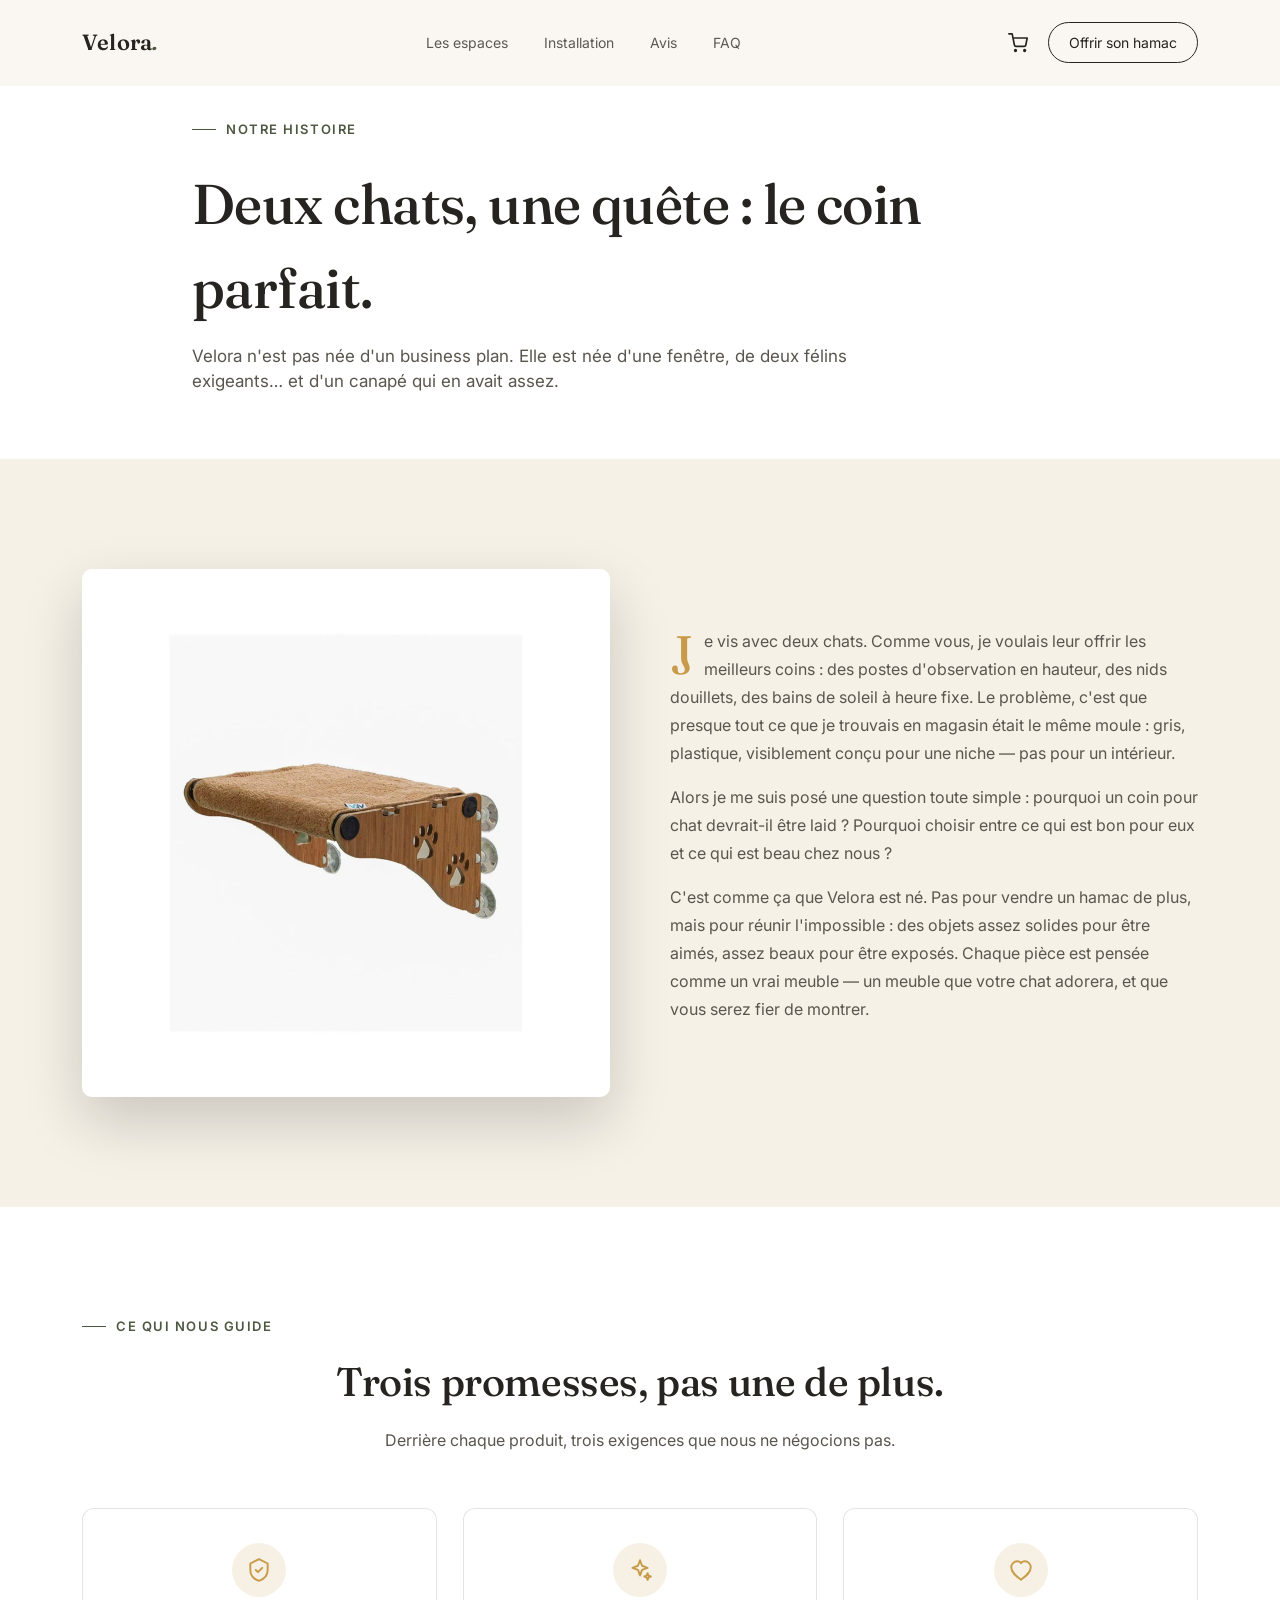
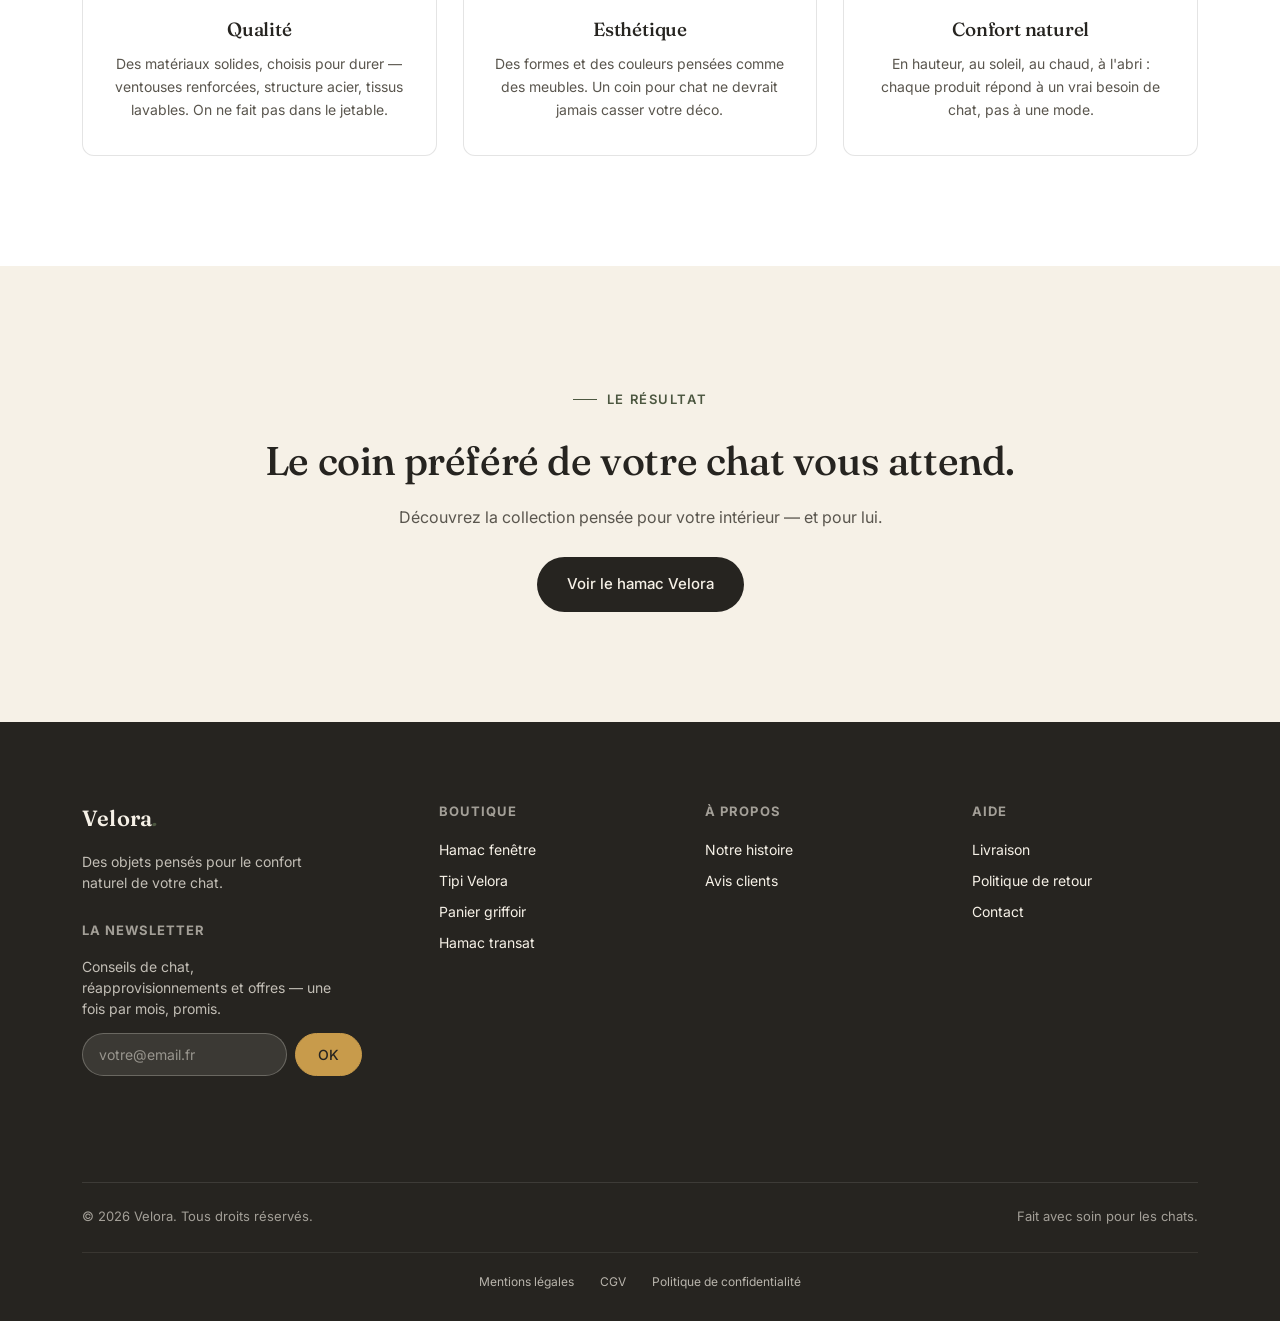
==== commit 4bf666d4: "feat: newsletter footer — bloc d'inscription dans le pied de page (4 pages), validation email, messa" ====
--- a/notre-histoire.html
+++ b/notre-histoire.html
@@ -101,6 +101,15 @@
       <div class="footer-brand">
         <a href="index.html" class="logo">Velora<span>.</span></a>
         <p>Des objets pensés pour le confort naturel de votre chat.</p>
+        <div class="newsletter">
+          <h4>La newsletter</h4>
+          <p class="newsletter-sub">Conseils de chat, réapprovisionnements et offres — une fois par mois, promis.</p>
+          <form class="newsletter-form" id="newsletterForm" novalidate>
+            <input type="email" name="email" placeholder="votre@email.fr" aria-label="Votre adresse email" required>
+            <button type="submit" class="btn-primary btn-sm">OK</button>
+          </form>
+          <p class="newsletter-msg" id="newsletterMsg"></p>
+        </div>
       </div>
       <div>
         <h4>Boutique</h4>
--- a/assets/css/style.css
+++ b/assets/css/style.css
@@ -120,7 +120,7 @@
   .product-info h3{ font-size:30px; margin-bottom:8px; }
   .product-info .stars-icons{ color:var(--honey); }
   .product-price{ font-size:38px; font-family:'Fraunces', serif; margin:24px 0 6px; }
-  .product-price .old{ font-size:18px; color:rgba(246,241,231,0.5); text-decoration:line-through; margin-left:10px; font-family:'Inter', sans-serif; }
+  .product-price .old{ font-size:18px; color:rgba(246,241,231,0.66); text-decoration:line-through; margin-left:10px; font-family:'Inter', sans-serif; }
   .product-note{ font-size:13px; color:rgba(246,241,231,0.6); margin-bottom:28px; }
   .product-info .feature-list{ list-style:none; margin-bottom:32px; }
   .product-info .feature-list li{ padding:12px 0; border-top:1px solid rgba(246,241,231,0.14); font-size:15px; display:flex; gap:12px; align-items:flex-start;}
@@ -128,7 +128,7 @@
   .product-info .feature-list li::before{ content:'—'; color:var(--honey); flex-shrink:0; }
   .btn-light{ background:var(--cream); color:var(--ink); padding:16px 30px; border-radius:999px; font-size:15px; font-weight:500; display:inline-block; transition:transform .25s ease, background .25s ease, border-color .25s ease; }
   .btn-light:hover{ transform:translateY(-2px); background:var(--honey); border-color:var(--honey); }
-  .rating-meta{ color:rgba(246,241,231,0.6); font-family:'Inter',sans-serif; font-size:13px; }
+  .rating-meta{ color:rgba(246,241,231,0.78); font-family:'Inter',sans-serif; font-size:13px; }
   @media (max-width:900px){ .product-grid{ grid-template-columns:1fr; } }
 
   /* ---------- COMMENT CA MARCHE ---------- */
@@ -167,6 +167,18 @@
   .footer-top li a:hover{ text-decoration:underline; }
   .footer-brand .logo{ color:var(--cream); }
   .footer-brand p{ margin-top:16px; font-size:14px; opacity:0.75; max-width:260px; }
+  .newsletter{ margin-top:28px; max-width:280px; }
+  .newsletter h4{ margin-bottom:8px; }
+  .newsletter-sub{ font-size:13px; opacity:0.7; line-height:1.5; margin-bottom:14px; }
+  .newsletter-form{ display:flex; gap:8px; }
+  .newsletter-form input{ flex:1; min-width:0; background:rgba(246,241,231,0.1); border:1px solid rgba(246,241,231,0.25); border-radius:999px; padding:10px 16px; font-size:14px; font-family:inherit; color:var(--cream); transition:border-color .2s, background .2s; }
+  .newsletter-form input::placeholder{ color:rgba(246,241,231,0.5); }
+  .newsletter-form input:focus{ outline:none; border-color:var(--honey); background:rgba(246,241,231,0.14); }
+  .newsletter-form .btn-sm{ background:var(--honey); color:var(--ink); border:1px solid var(--honey); flex-shrink:0; }
+  .newsletter-form .btn-sm:hover{ background:var(--cream); border-color:var(--cream); }
+  .newsletter-msg{ margin-top:10px; font-size:12.5px; line-height:1.4; min-height:1.4em; }
+  .newsletter-msg.is-ok{ color:#B9D0A6; }
+  .newsletter-msg.is-err{ color:rgba(246,241,231,0.85); }
   .footer-bottom{ border-top:1px solid rgba(246,241,231,0.18); padding-top:24px; display:flex; justify-content:space-between; font-size:13px; opacity:0.6; flex-wrap:wrap; gap:10px;}
   @media (max-width:780px){ .footer-top{ grid-template-columns:1fr 1fr; } }
 
@@ -344,26 +356,26 @@
   .product-gallery img:nth-child(2){ transform:rotate(-1.4deg); }
   .product-gallery img:nth-child(3){ transform:rotate(1.4deg); }
   .product-gallery .g-main{ transform:none; }
-  .gallery-hint{ display:none; text-align:center; font-size:13px; color:rgba(246,241,231,0.6); margin-top:12px; }
+  .gallery-hint{ display:none; text-align:center; font-size:13px; color:rgba(246,241,231,0.8); margin-top:12px; }
   .gallery-float-card{ position:absolute; bottom:26px; right:-12px; background:var(--cream); color:var(--ink); border-radius:10px; padding:16px 20px; box-shadow:0 16px 40px rgba(0,0,0,0.4); display:flex; flex-direction:column; gap:2px; z-index:5; }
   .gallery-float-card .float-stars{ color:var(--honey); letter-spacing:2px; font-size:13px; margin-bottom:4px; }
   .gallery-float-card strong{ font-family:'Fraunces',serif; font-size:26px; line-height:1.1; }
   .gallery-float-card span:last-child{ font-size:12px; color:var(--ink-soft); }
   .promo-row{ display:flex; align-items:center; gap:14px; flex-wrap:wrap; margin:12px 0 10px; }
   .promo-chip{ background:var(--honey); color:var(--ink); font-size:12px; font-weight:600; padding:6px 14px; border-radius:999px; letter-spacing:0.04em; }
-  .countdown{ display:flex; align-items:center; gap:8px; font-size:13px; color:rgba(246,241,231,0.72); }
+  .countdown{ display:flex; align-items:center; gap:8px; font-size:13px; color:rgba(246,241,231,0.88); }
   .countdown svg{ color:var(--honey); flex-shrink:0; }
   .countdown strong{ color:var(--cream); font-variant-numeric:tabular-nums; letter-spacing:0.04em; }
-  .stock-row{ display:flex; align-items:center; gap:8px; font-size:13px; color:rgba(246,241,231,0.78); flex-wrap:wrap; }
+  .stock-row{ display:flex; align-items:center; gap:8px; font-size:13px; color:rgba(246,241,231,0.9); flex-wrap:wrap; }
   .stock-row strong{ color:var(--cream); }
   .stock-dot{ width:8px; height:8px; border-radius:50%; background:#7FB77E; box-shadow:0 0 0 4px rgba(127,183,126,0.18); flex-shrink:0; }
-  .stock-bar{ flex-basis:100%; height:4px; border-radius:999px; background:rgba(246,241,231,0.14); overflow:hidden; }
+  .stock-bar{ flex-basis:100%; height:4px; border-radius:999px; background:rgba(246,241,231,0.22); overflow:hidden; }
   .stock-bar span{ display:block; height:100%; border-radius:999px; background:linear-gradient(90deg, var(--honey), #E0B96E); }
   .trust-badges{ display:flex; flex-wrap:wrap; gap:10px; margin-bottom:26px; }
-  .trust-badge{ font-size:12px; color:rgba(246,241,231,0.85); border:1px solid rgba(246,241,231,0.22); border-radius:999px; padding:7px 14px; display:inline-flex; align-items:center; gap:8px; }
+  .trust-badge{ font-size:12px; color:rgba(246,241,231,0.94); border:1px solid rgba(246,241,231,0.3); border-radius:999px; padding:7px 14px; display:inline-flex; align-items:center; gap:8px; }
   .trust-badge::before{ content:''; width:6px; height:6px; border-radius:50%; background:var(--honey); }
   .product-cta{ display:flex; gap:14px; flex-wrap:wrap; align-items:center; margin-top:6px; }
-  .btn-ghost{ border:1px solid rgba(246,241,231,0.4); color:var(--cream); padding:16px 30px; border-radius:999px; font-size:15px; font-weight:500; display:inline-block; transition:border-color .25s ease, background .25s ease, transform .25s ease; }
+  .btn-ghost{ border:1px solid rgba(246,241,231,0.55); color:var(--cream); padding:16px 30px; border-radius:999px; font-size:15px; font-weight:500; display:inline-block; transition:border-color .25s ease, background .25s ease, transform .25s ease; }
   .btn-ghost:hover{ border-color:var(--cream); background:rgba(246,241,231,0.08); transform:translateY(-2px); }
   .btn-primary, .btn-light{ cursor:pointer; border:none; font-family:inherit; }
 
@@ -574,7 +586,7 @@
   .click-paw::before{ content:''; position:absolute; inset:0; background:url("data:image/svg+xml;utf8,<svg xmlns='http://www.w3.org/2000/svg' viewBox='0 0 24 24'><g fill='%23C89B4B'><ellipse cx='12' cy='16' rx='5' ry='4'/><ellipse cx='5' cy='11' rx='1.8' ry='2.4'/><ellipse cx='9' cy='8.5' rx='1.8' ry='2.5'/><ellipse cx='15' cy='8.5' rx='1.8' ry='2.5'/><ellipse cx='19' cy='11' rx='1.8' ry='2.4'/></g></svg>") no-repeat center / contain; }
   @keyframes pawPop{ 0%{ opacity:0; transform:translate(-50%,-50%) rotate(var(--rot)) scale(0.6); } 25%{ opacity:0.45; } 100%{ opacity:0; transform:translate(-50%,-150%) rotate(var(--rot)) scale(1); } }
 
-  .delivery-note{ margin:16px 0 20px; font-size:13px; color:rgba(246,241,231,0.78); display:flex; align-items:center; gap:9px; }
+  .delivery-note{ margin:16px 0 20px; font-size:13px; color:rgba(246,241,231,0.9); display:flex; align-items:center; gap:9px; }
   .delivery-note svg{ flex:none; color:var(--honey); }
   .delivery-note strong{ color:var(--cream); }
 
